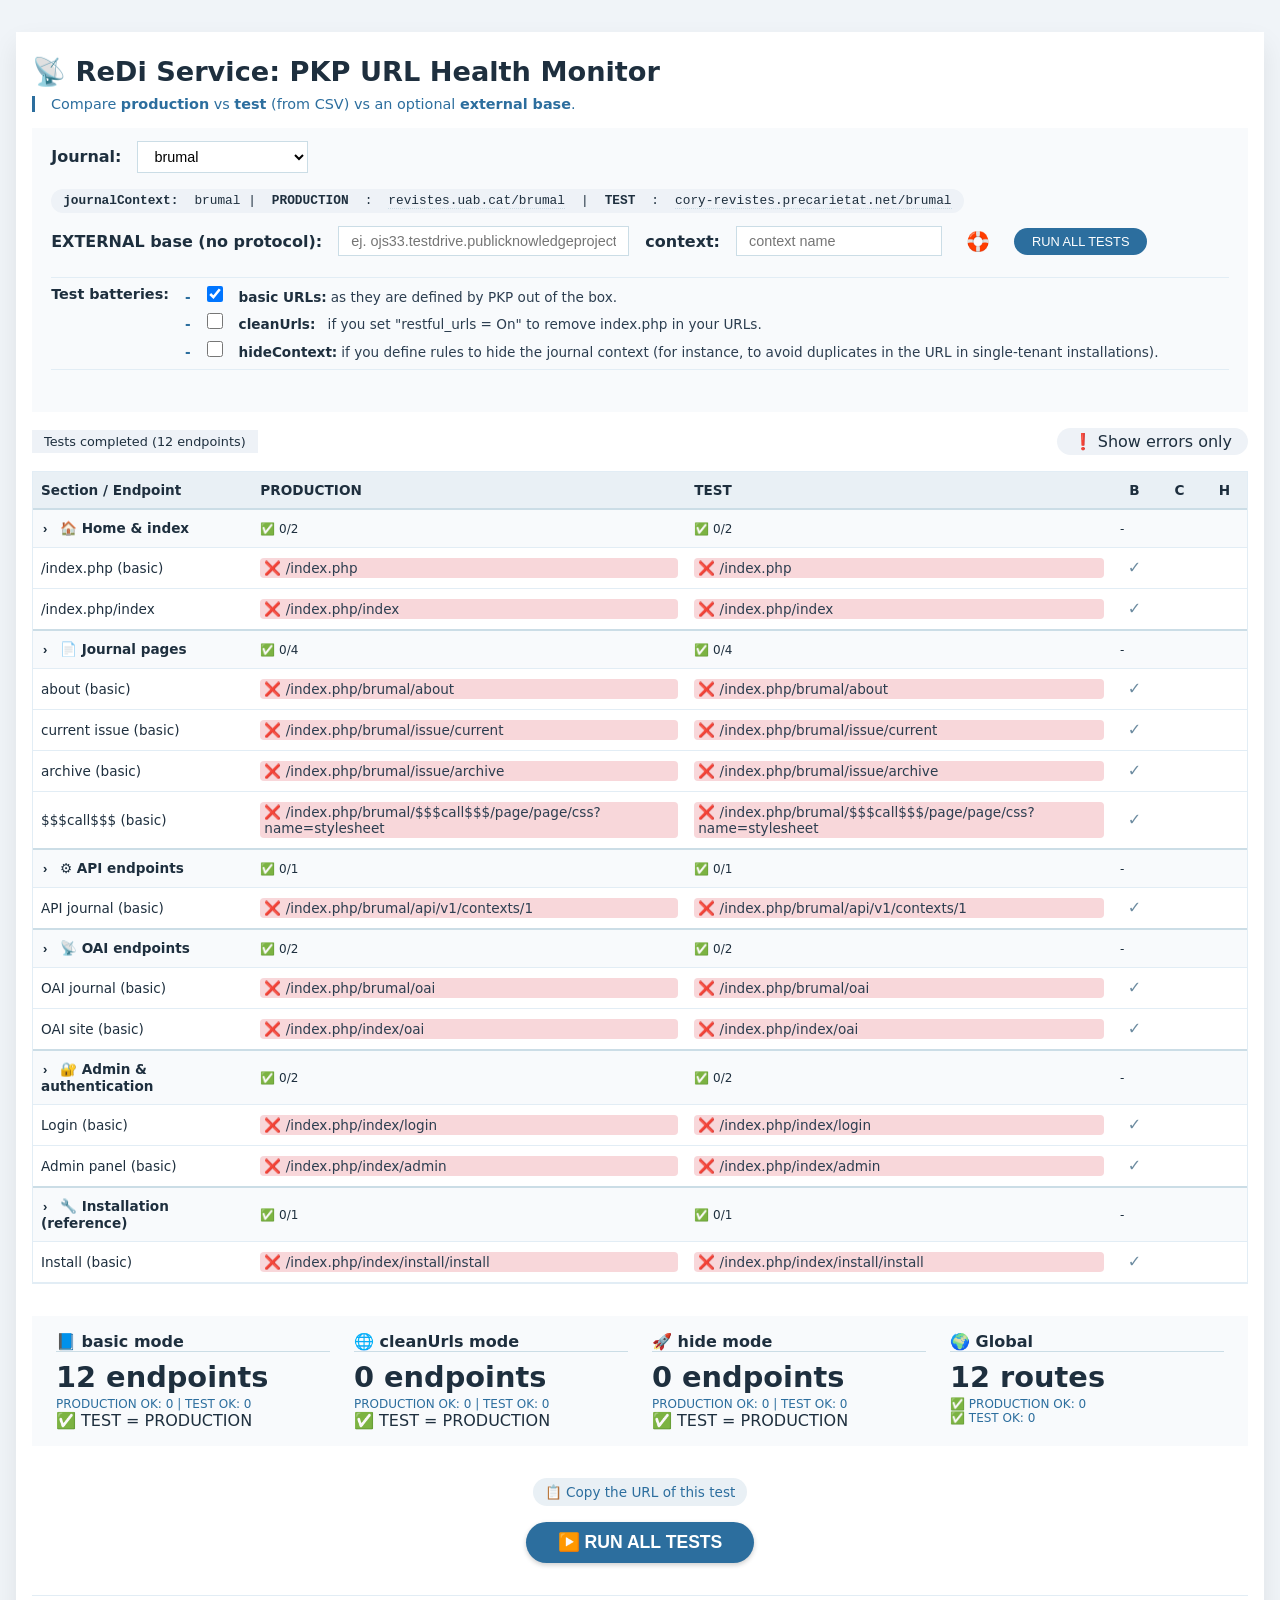
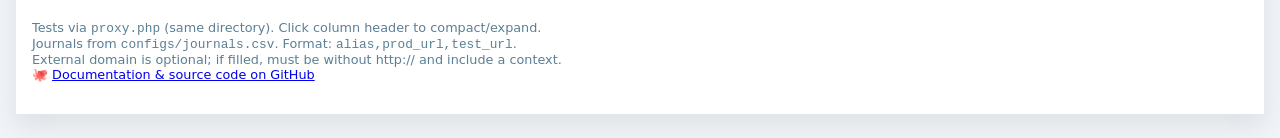
==== index.html @ 668558fa "refactor(ui): remove pkpCheckUrls column and increase proxy timeout - Remove YES/NO badge column fro" ====
<!DOCTYPE html>
<html lang="en">
<head>
  <meta charset="UTF-8">
  <meta name="viewport" content="width=device-width, initial-scale=1.0">
  <title>📡 ReDi Service: PKP URL Health Monitor</title>
  <link rel="stylesheet" href="css/base.css">
  <link rel="stylesheet" href="css/layout.css">
  <link rel="stylesheet" href="css/filters.css">
  <link rel="stylesheet" href="css/tables.css">
  <link rel="stylesheet" href="css/components.css">
  <link rel="stylesheet" href="css/summary.css">
  <script type="module" src="js/main.js"></script>
</head>
<body>
<div class="container">
  <h1>📡 ReDi Service: PKP URL Health Monitor</h1>
  <div class="sub">Compare <strong>production</strong> vs <strong>test</strong> (from CSV) vs an optional <strong>external base</strong>.</div>

  <div class="control-panel">
    <div class="control-row">
      <label>Journal:</label>
      <select id="journalSelect" disabled><option>Loading journals...</option></select>
      <div id="prodTestUrls" class="prod-test-urls"></div>
    </div>
    <div class="control-row">
      <label>EXTERNAL base (no protocol):</label>
      <input type="text" id="externalBaseUrl" placeholder="ej. ojs33.testdrive.publicknowledgeproject.org" size="30">
      <label>context:</label>
      <input type="text" id="externalContext" placeholder="context name" size="20">
      <button id="resetExternalBtn" class="reset-icon" title="Load PKP demo">🛟</button>
      <button id="runTestsBtn">RUN ALL TESTS</button>
    </div>
    <div class="control-row mode-filters">
      <span class="filter-label">Test batteries:</span>
      <div class="mode-options">
        <label class="mode-checkbox">
          <span class="mode-bullet">-</span>
          <input type="checkbox" id="filterBasic" checked>
          <strong>basic URLs:</strong>
          <span class="mode-desc">as they are defined by PKP out of the box.</span>
        </label>
        <label class="mode-checkbox">
          <span class="mode-bullet">-</span>
          <input type="checkbox" id="filterCleanUrls">
          <strong>cleanUrls:</strong>
          <span class="mode-desc">if you set "restful_urls = On" to remove index.php in your URLs.</span>
        </label>
        <label class="mode-checkbox">
          <span class="mode-bullet">-</span>
          <input type="checkbox" id="filterHideContext">
          <strong>hideContext:</strong>
          <span class="mode-desc">if you define rules to hide the journal context (for instance, to avoid duplicates in the URL in single‑tenant installations).</span>
        </label>
      </div>
    </div>
    <div id="externalError" class="error-msg"></div>
  </div>

  <div class="toolbar" id="toolbar" style="display: none;">
    <div class="progress" id="progressMsg">Initializing...</div>
    <div id="errorToggleBtn" class="error-toggle">❗ Show errors only</div>
  </div>

  <div id="tableWrapper" class="table-wrapper" style="display: none;">
    <table id="urlTable">
      <thead id="tableHeader">
        <tr>
          <th data-col="first">Section / Endpoint</th>
          <th data-col="prod">PRODUCTION</th>
          <th data-col="test">TEST</th>
          <th data-col="external">EXTERNAL</th>
          <th data-col="basic">basic</th>
          <th data-col="clean">clean</th>
          <th data-col="hide">hide</th>
        </tr>
      </thead>
      <tbody></tbody>
    </table>
  </div>

  <div class="summary" id="summaryPanel" style="display: none;"></div>

  <div style="text-align: center; margin-top: 1rem;">
    <div id="copyUrlBtn" class="copy-btn">📋 Copy the URL of this test</div>
  </div>
  
  <div style="text-align: center; margin-top: 1rem;">
    <button id="runTestsBtnBottom" class="run-tests-btn">▶️ RUN ALL TESTS</button>
  </div>

  <footer>Tests via <code>proxy.php</code> (same directory). Click column header to compact/expand.<br>
  Journals from <code>configs/journals.csv</code>. Format: <code>alias,prod_url,test_url</code>.<br>
  External domain is optional; if filled, must be without http:// and include a context.<br>
  🐙 <a href="https://github.com/marcbria/pkpUrlDashboard" target="_blank">Documentation & source code on GitHub</a></footer>
</div>
</body>
</html>
---- css/base.css ----
* {
  box-sizing: border-box;
}

body {
  background: #f0f4f8;
  font-family: 'Segoe UI', Roboto, system-ui, sans-serif;
  margin: 0;
  padding: 2rem 1rem;
  color: #1e2f3e;
}

.container {
  max-width: 1400px;
  margin: 0 auto;
  background: white;
  box-shadow: 0 12px 25px rgba(0, 0, 0, 0.08);
  padding: 1.5rem 1rem 2rem;
}

h1 {
  font-size: 1.7rem;
  margin: 0 0 0.2rem;
}

.sub {
  border-left: 3px solid #2c6e9e;
  padding-left: 1rem;
  margin: 0.5rem 0 1rem;
  color: #2c6e9e;
  font-size: 0.9rem;
}
---- css/layout.css ----
.control-panel {
  background: #f8fafc;
  padding: 0.8rem 1.2rem;
  margin-bottom: 1rem;
  display: flex;
  flex-direction: column;
  gap: 0.8rem;
}

.control-row {
  display: flex;
  flex-wrap: wrap;
  align-items: center;
  gap: 1rem;
}

.control-panel label {
  font-weight: 600;
  white-space: nowrap;
}

select, input {
  padding: 6px 12px;
  border: 1px solid #cbdde6;
  background: white;
  font-size: 0.9rem;
}

select {
  min-width: 40px;
}

input {
  min-width: 40px;
}

.prod-test-urls {
  font-family: monospace;
  font-size: 0.8rem;
  background: #eef2f7;
  padding: 4px 12px;
  border-radius: 20px;
  display: inline-flex;
  gap: 1rem;
}
.prod-test-urls a {
  color: #1e2f3e;
  text-decoration: none;
  border-bottom: 1px dotted #cbdde6;
}
.prod-test-urls a:hover {
  border-bottom: 1px solid #1e2f3e;
}

.reset-icon {
  background: none;
  border: none;
  font-size: 1.2rem;
  cursor: pointer;
  padding: 4px 8px;
  border-radius: 30px;
  color: #2c6e9e;
}
.reset-icon:hover {
  background: #e9f0f5;
}

.base-info {
  font-family: monospace;
  font-size: 0.75rem;
  background: #eef2f7;
  padding: 4px 12px;
  display: inline-flex;
  flex-wrap: wrap;
  gap: 0.8rem;
}
.base-info a {
  color: #1e2f3e;
  text-decoration: none;
  border-bottom: 1px dotted #cbdde6;
}
.base-info a:hover {
  border-bottom: 1px solid #1e2f3e;
}

.error-msg {
  color: #b33;
  font-size: 0.8rem;
  padding: 4px 12px;
}
---- css/filters.css ----
.mode-filters {
  display: flex;
  flex-wrap: wrap;
  align-items: flex-start;
  gap: 1rem;
  padding: 0.5rem 0;
  border-top: 1px solid #e2edf5;
  border-bottom: 1px solid #e2edf5;
  margin: 0.5rem 0;
}
.filter-label {
  font-weight: 600;
  font-size: 0.9rem;
  min-width: 110px;
}
.mode-options {
  display: flex;
  flex-direction: column;
  gap: 0.4rem; /* reducido de 0.6rem */
  flex: 1;
}
.mode-checkbox {
  display: flex;
  align-items: baseline;
  gap: 0.25rem; /* reducido de 0.5rem */
  cursor: pointer;
  font-size: 0.85rem;
  line-height: 1.3;
}
.mode-bullet {
  color: #2c6e9e;
  font-weight: bold;
  margin-right: 0; /* eliminado margen extra */
}
.mode-checkbox input {
  margin: 0;
  width: 16px;
  height: 16px;
  flex-shrink: 0;
}
.mode-checkbox strong {
  font-weight: 700;
  min-width: 85px; /* reducido de 95px */
}
.mode-desc {
  color: #2c3e50;
  font-weight: normal;
  flex: 1;
}
.mode-desc code {
  background: #eef2f7;
  padding: 1px 3px;
  border-radius: 4px;
  font-size: 0.75rem;
}
---- css/tables.css ----
.table-wrapper {
  overflow-x: auto;
  border: 1px solid #e2edf5;
  margin-top: 1rem;
}

table {
  width: 100%;
  border-collapse: collapse;
  font-size: 0.85rem;
  table-layout: auto;
}

th, td {
  padding: 10px 8px;
  border-bottom: 1px solid #e2edf5;
  vertical-align: middle;
}

th {
  background: #e9f0f5;
  text-align: left;
  border-bottom: 1px solid #cbdde6;
  position: sticky;
  top: 0;
  z-index: 10;
  cursor: pointer;
  transition: background 0.1s;
  width: auto;
}

td {
  word-break: break-word;
}

.category {
  background: #f8fafc;
  font-weight: 700;
  border-top: 2px solid #cbdde6;
  cursor: pointer;
}
.category td {
  background-color: #f8fafc;
  font-size: 0.85rem;
}

.category-summary {
  font-weight: normal;
  font-size: 0.75rem;
}

.collapse-indicator {
  display: inline-block;
  margin-right: 6px;
  font-family: monospace;
  font-weight: bold;
  transition: transform 0.1s;
}
.category.collapsed .collapse-indicator {
  transform: rotate(90deg);
}

.url-cell a {
  color: #2c3e50;
  text-decoration: none;
}
.url-cell a:hover {
  text-decoration: underline;
}

.status-bg {
  display: inline-block;
  width: 100%;
  padding: 2px 4px;
  border-radius: 4px;
}
.bg-success {
  background-color: #d4edda;
}
.bg-error {
  background-color: #f8d7da;
}
.bg-redirect {
  background-color: #fff3cd;
}
.bg-unauthorized {
  background-color: #ffe5b4;
}

.mode-check {
  text-align: center;
  font-size: 1rem;
  font-weight: normal;
  color: #6c8ba0;
}

.col-compact {
  width: 45px !important;
  text-align: center;
  overflow: hidden;
  white-space: nowrap;
}
th.col-compact {
  text-align: center;
}
td.col-compact .status-bg a {
  display: none;
}
td.col-compact .status-bg {
  display: inline-block;
  width: auto;
  padding: 2px;
  text-align: center;
}
---- css/components.css ----
.badge {
  background: #d4e3ed;
  padding: 2px 8px;
  font-size: 0.7rem;
  font-weight: 600;
  white-space: nowrap;
}
.badge.yes {
  background: #c0e0d0;
  color: #135b3a;
}
.badge.no {
  background: #f0e0e0;
  color: #a03d3d;
}

button {
  background: #2c6e9e;
  border: none;
  color: white;
  padding: 6px 18px;
  font-weight: 500;
  cursor: pointer;
  font-size: 0.8rem;
  border-radius: 30px;
}
button:hover {
  background: #1f4f73;
}

.run-tests-btn {
  background: #2c6e9e;
  border: none;
  color: white;
  padding: 10px 32px;
  font-weight: 600;
  font-size: 1.1rem;
  cursor: pointer;
  border-radius: 40px;
  box-shadow: 0 2px 5px rgba(0,0,0,0.2);
  transition: all 0.2s;
}
.run-tests-btn:hover {
  background: #1f4f73;
  transform: scale(1.02);
}

.toolbar {
  display: flex;
  justify-content: flex-end;
  align-items: center;
  gap: 1rem;
  margin-bottom: 0.5rem;
}
.progress {
  font-size: 0.8rem;
  background: #eef2f7;
  padding: 4px 12px;
  margin-right: auto;
}
.error-toggle {
  background: #eef2f7;
  color: #1e2f3e;
  padding: 4px 16px;
  border-radius: 30px;
  cursor: pointer;
  font-weight: 500;
}
.error-toggle.active {
  background: #d4edda;
  color: #155724;
}

.copy-btn {
  display: inline-block;
  margin-top: 1rem;
  font-size: 0.85rem;
  background: #e9f0f5;
  padding: 6px 12px;
  border-radius: 30px;
  text-decoration: none;
  color: #2c6e9e;
  cursor: pointer;
}
.copy-btn:hover {
  background: #d4e3ed;
}

footer {
  font-size: 0.8rem;
  text-align: left;
  margin-top: 2rem;
  color: #5b7f95;
  border-top: 1px solid #e2edf5;
  padding-top: 1.5rem;
}

.status-loading {
  animation: pulse 1s infinite;
  opacity: 0.6;
}
@keyframes pulse {
  0% { opacity: 0.4; }
  100% { opacity: 1; }
}
---- css/summary.css ----
.summary {
  margin: 2rem 0 1rem;
  background: #f8fafc;
  padding: 1rem 1.5rem;
  display: flex;
  flex-wrap: wrap;
  gap: 1.5rem;
  justify-content: space-between;
}
.summary-block {
  flex: 1;
  min-width: 200px;
}
.summary-block h4 {
  margin: 0 0 0.5rem;
  border-bottom: 1px solid #cbdde6;
}
.stat-number {
  font-size: 1.8rem;
  font-weight: 700;
  margin: 0.2rem 0;
}
.stat-detail {
  font-size: 0.75rem;
  color: #2c6e9e;
}
.comparison {
  margin-top: 8px;
  font-weight: 600;
  display: inline-block;
}
.comparison .main-line {
  color: #2b6e3c;
  display: block;
  font-weight: bold;
}
.comparison .sub-line {
  color: #6c7a89;
  font-weight: normal;
  font-size: 0.75rem;
  margin-top: 2px;
  display: block;
}
.comparison.green .main-line {
  color: #2b6e3c;
}
.comparison.red .main-line {
  color: #b33;
}
.comparison.orange .main-line {
  color: #e67e22;
}
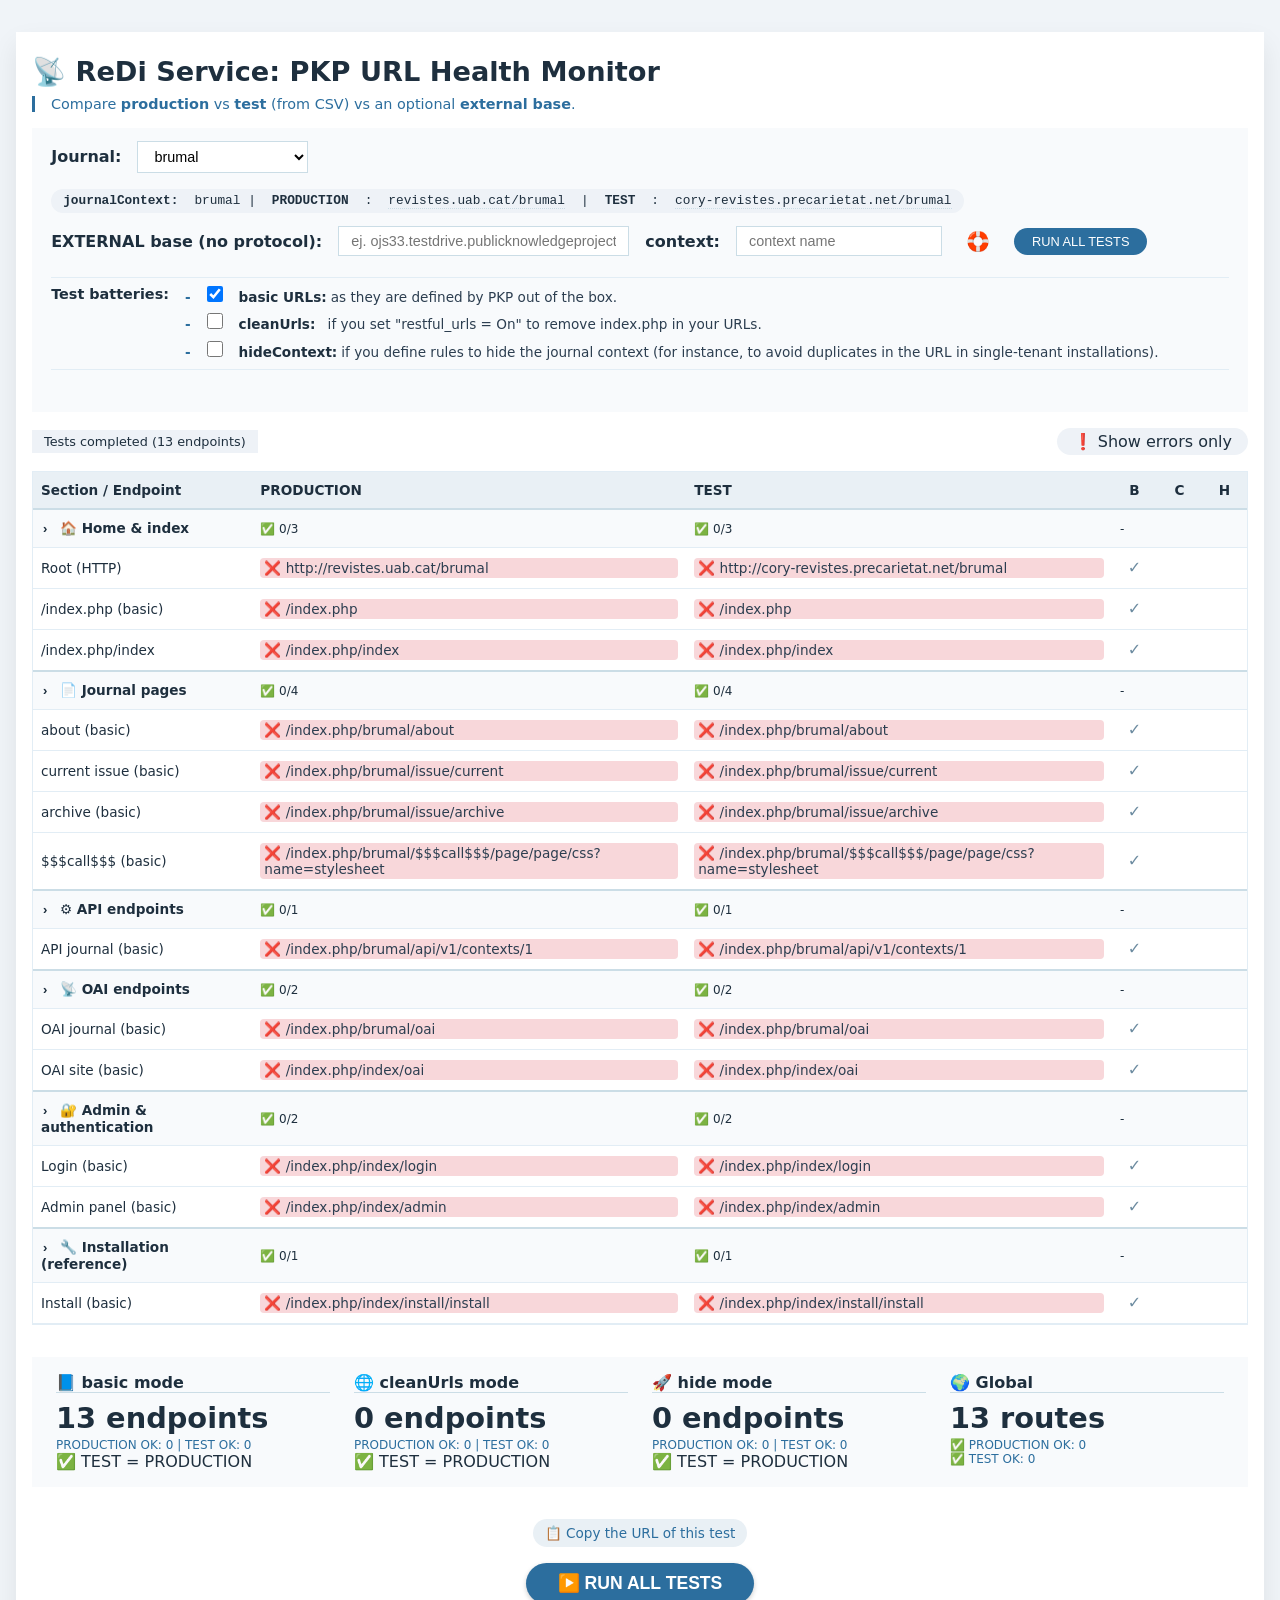
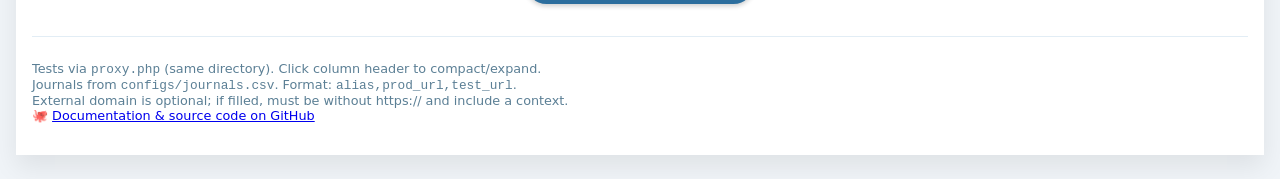
==== commit beabf945: "fix(proxy): replace HEAD with GET for accurate status detection - Use GET method as primary for more" ====
--- a/index.html
+++ b/index.html
@@ -91,7 +91,7 @@
 
   <footer>Tests via <code>proxy.php</code> (same directory). Click column header to compact/expand.<br>
   Journals from <code>configs/journals.csv</code>. Format: <code>alias,prod_url,test_url</code>.<br>
-  External domain is optional; if filled, must be without http:// and include a context.<br>
+  External domain is optional; if filled, must be without https:// and include a context.<br>
   🐙 <a href="https://github.com/marcbria/pkpUrlDashboard" target="_blank">Documentation & source code on GitHub</a></footer>
 </div>
 </body>
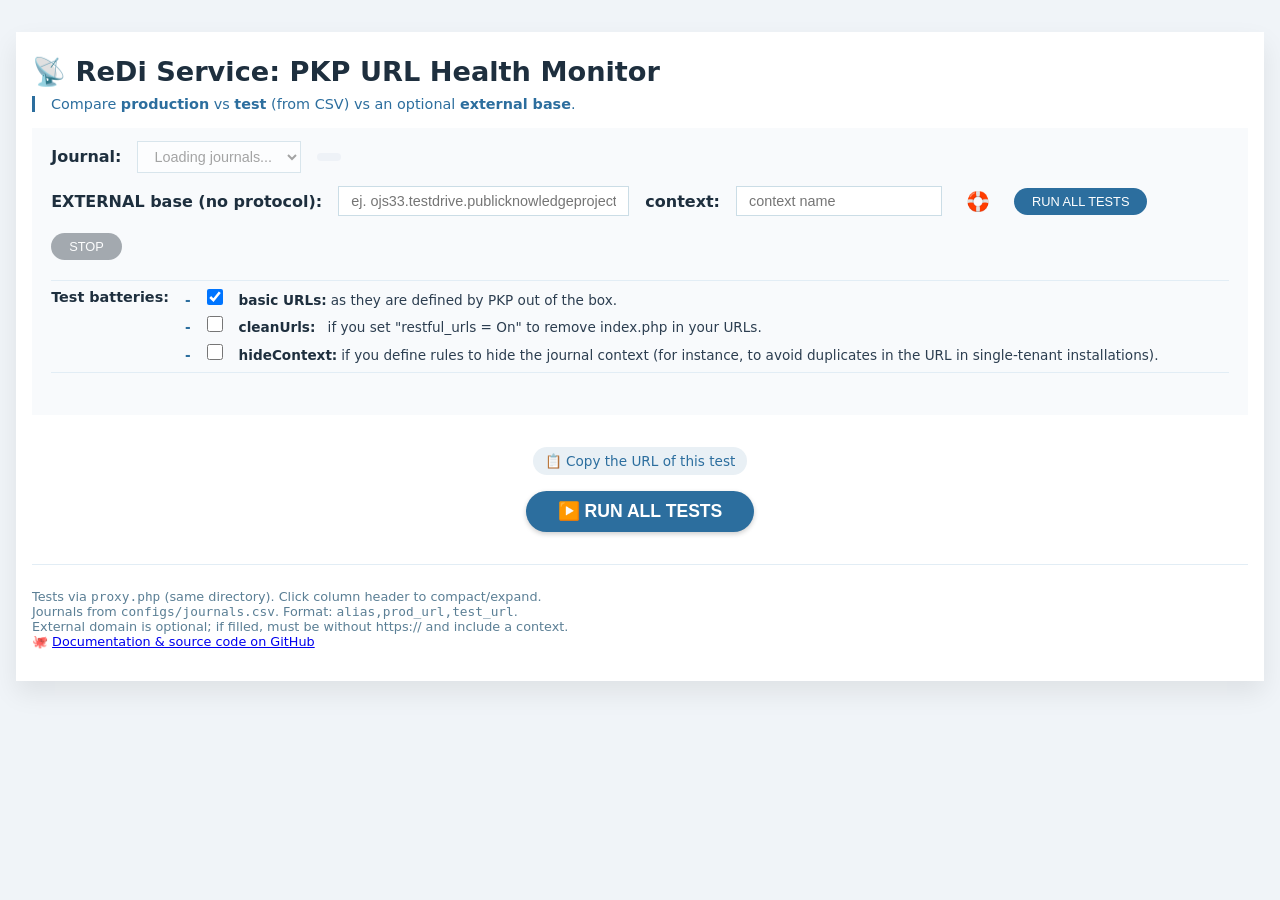
==== commit cc9c00ce: "feat(ui): add stop button to cancel ongoing tests - Implement AbortController to manage and cancel f" ====
--- a/index.html
+++ b/index.html
@@ -30,6 +30,7 @@
       <input type="text" id="externalContext" placeholder="context name" size="20">
       <button id="resetExternalBtn" class="reset-icon" title="Load PKP demo">🛟</button>
       <button id="runTestsBtn">RUN ALL TESTS</button>
+      <button id="stopTestsBtn" class="stop-btn" disabled>STOP</button>
     </div>
     <div class="control-row mode-filters">
       <span class="filter-label">Test batteries:</span>
--- a/css/components.css
+++ b/css/components.css
@@ -103,3 +103,32 @@
   0% { opacity: 0.4; }
   100% { opacity: 1; }
 }
+
+/* Añadir al archivo css/components.css o crear uno nuevo */
+.stop-btn {
+  background: #6c757d;
+  border: none;
+  color: white;
+  padding: 6px 18px;
+  font-weight: 500;
+  cursor: pointer;
+  font-size: 0.8rem;
+  border-radius: 30px;
+  transition: background 0.2s;
+}
+.stop-btn.active {
+  background: #dc3545;
+}
+.stop-btn.active:hover {
+  background: #c82333;
+}
+.stop-btn:disabled {
+  background: #6c757d;
+  cursor: not-allowed;
+  opacity: 0.6;
+}
+.run-tests-btn.disabled {
+  background: #6c757d;
+  cursor: not-allowed;
+  opacity: 0.6;
+}
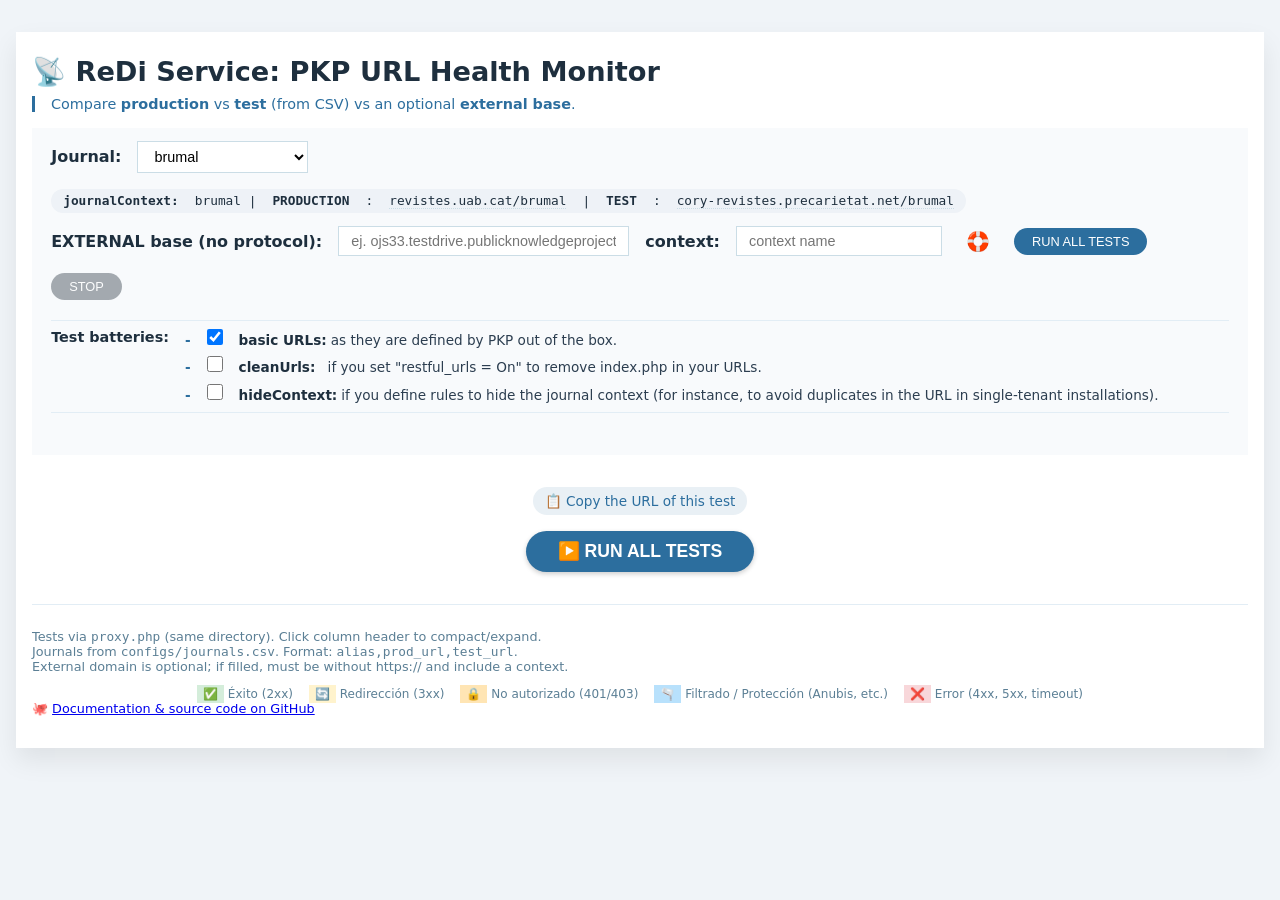
==== commit e55d2aff: "feat(ui): support filtered status (460) with blue background and funnel icon - Add bg-filtered class" ====
--- a/index.html
+++ b/index.html
@@ -90,10 +90,19 @@
     <button id="runTestsBtnBottom" class="run-tests-btn">▶️ RUN ALL TESTS</button>
   </div>
 
-  <footer>Tests via <code>proxy.php</code> (same directory). Click column header to compact/expand.<br>
-  Journals from <code>configs/journals.csv</code>. Format: <code>alias,prod_url,test_url</code>.<br>
-  External domain is optional; if filled, must be without https:// and include a context.<br>
-  🐙 <a href="https://github.com/marcbria/pkpUrlDashboard" target="_blank">Documentation & source code on GitHub</a></footer>
+  <footer>
+    Tests via <code>proxy.php</code> (same directory). Click column header to compact/expand.<br>
+    Journals from <code>configs/journals.csv</code>. Format: <code>alias,prod_url,test_url</code>.<br>
+    External domain is optional; if filled, must be without https:// and include a context.<br>
+    <div style="margin-top: 0.8rem; font-size: 0.75rem; display: flex; flex-wrap: wrap; gap: 1rem; justify-content: center;">
+      <span><span style="background:#d4edda; padding:2px 6px;">✅</span> Éxito (2xx)</span>
+      <span><span style="background:#fff3cd; padding:2px 6px;">🔄</span> Redirección (3xx)</span>
+      <span><span style="background:#ffe5b4; padding:2px 6px;">🔒</span> No autorizado (401/403)</span>
+      <span><span style="background:#b8e1fc; padding:2px 6px;">🫗</span> Filtrado / Protección (Anubis, etc.)</span>
+      <span><span style="background:#f8d7da; padding:2px 6px;">❌</span> Error (4xx, 5xx, timeout)</span>
+    </div>
+    🐙 <a href="https://github.com/marcbria/pkpUrlDashboard" target="_blank">Documentation & source code on GitHub</a>
+  </footer>
 </div>
 </body>
 </html>
--- a/css/tables.css
+++ b/css/tables.css
@@ -86,6 +86,10 @@
 .bg-unauthorized {
   background-color: #ffe5b4;
 }
+.bg-filtered {
+  background-color: #b8e1fc;  /* Azul claro pastel */
+  border-left: 3px solid #1e88e5;
+}
 
 .mode-check {
   text-align: center;
--- a/css/components.css
+++ b/css/components.css
@@ -104,7 +104,7 @@
   100% { opacity: 1; }
 }
 
-/* Añadir al archivo css/components.css o crear uno nuevo */
+/* Botón STOP */
 .stop-btn {
   background: #6c757d;
   border: none;
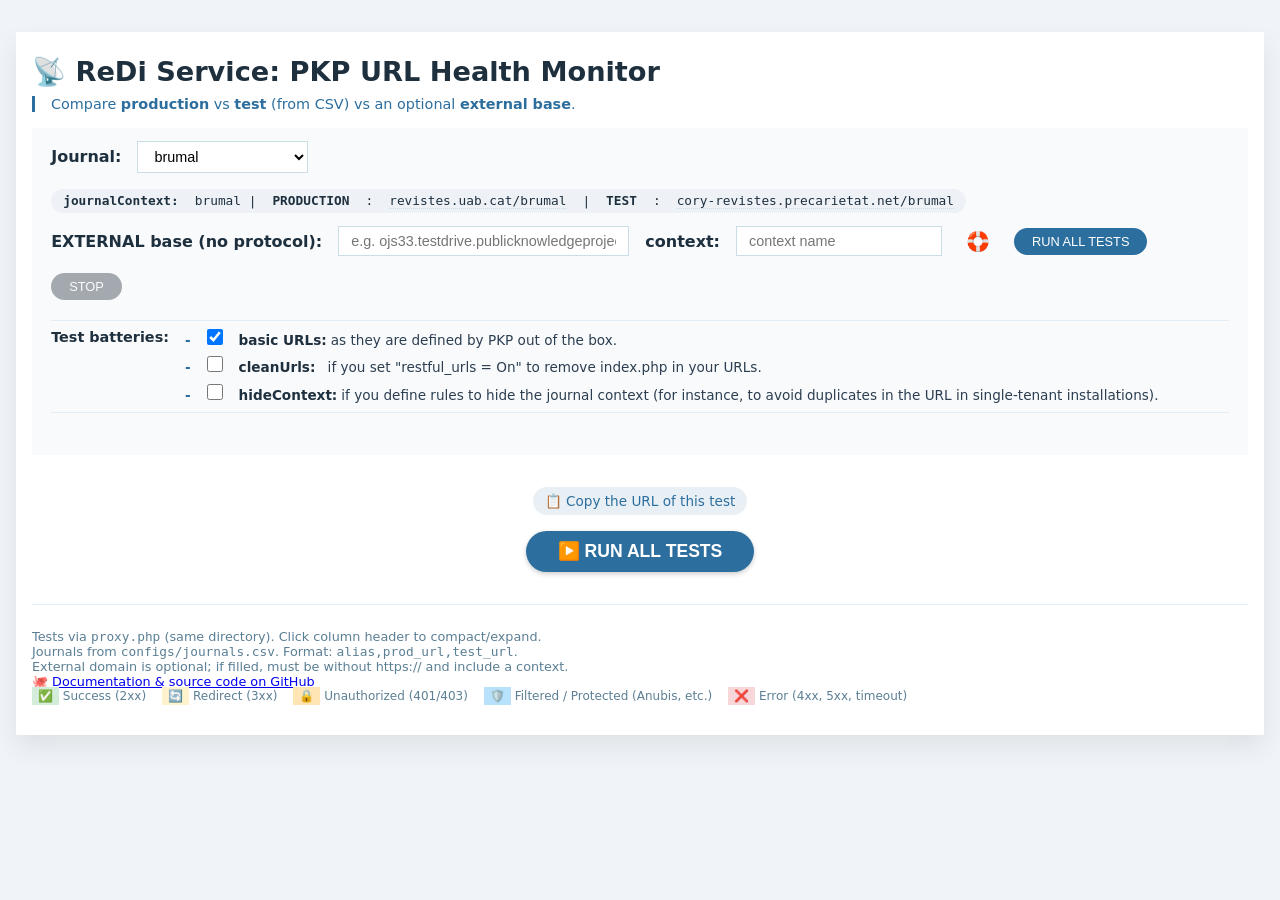
==== commit a9c392d8: "style(footer): left-align text, right-align legend, use shield emoji - Split footer into two flex se" ====
--- a/index.html
+++ b/index.html
@@ -25,7 +25,7 @@
     </div>
     <div class="control-row">
       <label>EXTERNAL base (no protocol):</label>
-      <input type="text" id="externalBaseUrl" placeholder="ej. ojs33.testdrive.publicknowledgeproject.org" size="30">
+      <input type="text" id="externalBaseUrl" placeholder="e.g. ojs33.testdrive.publicknowledgeproject.org" size="30">
       <label>context:</label>
       <input type="text" id="externalContext" placeholder="context name" size="20">
       <button id="resetExternalBtn" class="reset-icon" title="Load PKP demo">🛟</button>
@@ -90,18 +90,20 @@
     <button id="runTestsBtnBottom" class="run-tests-btn">▶️ RUN ALL TESTS</button>
   </div>
 
-  <footer>
-    Tests via <code>proxy.php</code> (same directory). Click column header to compact/expand.<br>
-    Journals from <code>configs/journals.csv</code>. Format: <code>alias,prod_url,test_url</code>.<br>
-    External domain is optional; if filled, must be without https:// and include a context.<br>
-    <div style="margin-top: 0.8rem; font-size: 0.75rem; display: flex; flex-wrap: wrap; gap: 1rem; justify-content: center;">
-      <span><span style="background:#d4edda; padding:2px 6px;">✅</span> Éxito (2xx)</span>
-      <span><span style="background:#fff3cd; padding:2px 6px;">🔄</span> Redirección (3xx)</span>
-      <span><span style="background:#ffe5b4; padding:2px 6px;">🔒</span> No autorizado (401/403)</span>
-      <span><span style="background:#b8e1fc; padding:2px 6px;">🫗</span> Filtrado / Protección (Anubis, etc.)</span>
+  <footer style="display: flex; justify-content: space-between; align-items: flex-start; flex-wrap: wrap;">
+    <div style="text-align: left;">
+      Tests via <code>proxy.php</code> (same directory). Click column header to compact/expand.<br>
+      Journals from <code>configs/journals.csv</code>. Format: <code>alias,prod_url,test_url</code>.<br>
+      External domain is optional; if filled, must be without https:// and include a context.<br>
+      🐙 <a href="https://github.com/marcbria/pkpUrlDashboard" target="_blank">Documentation & source code on GitHub</a>
+    </div>
+    <div style="font-size: 0.75rem; display: flex; flex-wrap: wrap; gap: 1rem; justify-content: flex-end;">
+      <span><span style="background:#d4edda; padding:2px 6px;">✅</span> Success (2xx)</span>
+      <span><span style="background:#fff3cd; padding:2px 6px;">🔄</span> Redirect (3xx)</span>
+      <span><span style="background:#ffe5b4; padding:2px 6px;">🔒</span> Unauthorized (401/403)</span>
+      <span><span style="background:#b8e1fc; padding:2px 6px;">🛡️</span> Filtered / Protected (Anubis, etc.)</span>
       <span><span style="background:#f8d7da; padding:2px 6px;">❌</span> Error (4xx, 5xx, timeout)</span>
     </div>
-    🐙 <a href="https://github.com/marcbria/pkpUrlDashboard" target="_blank">Documentation & source code on GitHub</a>
   </footer>
 </div>
 </body>
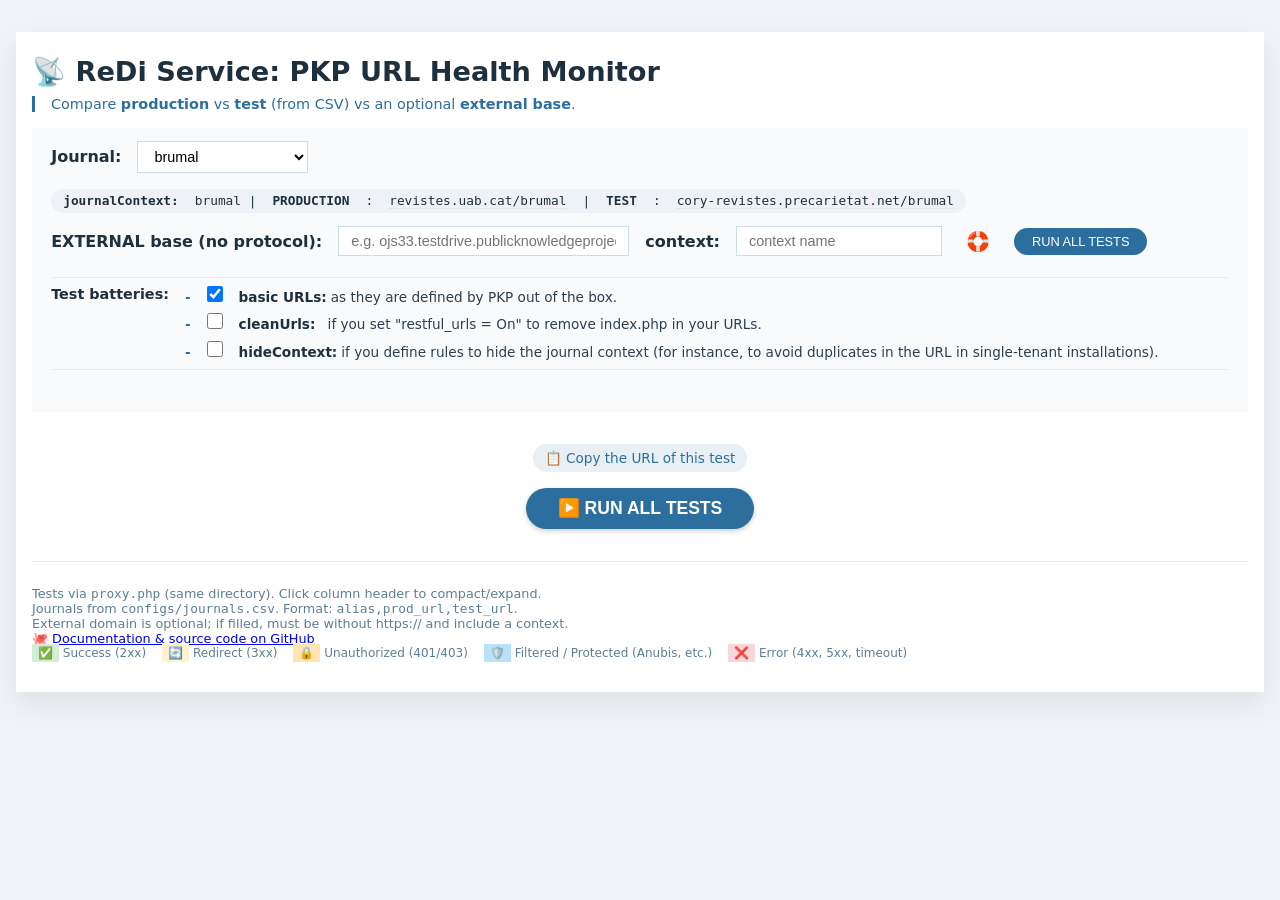
==== commit 332ea659: "feat(ui): remove stop button, simplify run logic with reload on running - Delete stop button from UI" ====
--- a/index.html
+++ b/index.html
@@ -30,7 +30,6 @@
       <input type="text" id="externalContext" placeholder="context name" size="20">
       <button id="resetExternalBtn" class="reset-icon" title="Load PKP demo">🛟</button>
       <button id="runTestsBtn">RUN ALL TESTS</button>
-      <button id="stopTestsBtn" class="stop-btn" disabled>STOP</button>
     </div>
     <div class="control-row mode-filters">
       <span class="filter-label">Test batteries:</span>
--- a/css/tables.css
+++ b/css/tables.css
@@ -87,7 +87,7 @@
   background-color: #ffe5b4;
 }
 .bg-filtered {
-  background-color: #b8e1fc;  /* Azul claro pastel */
+  background-color: #b8e1fc;    /* Light blue */
   border-left: 3px solid #1e88e5;
 }
 
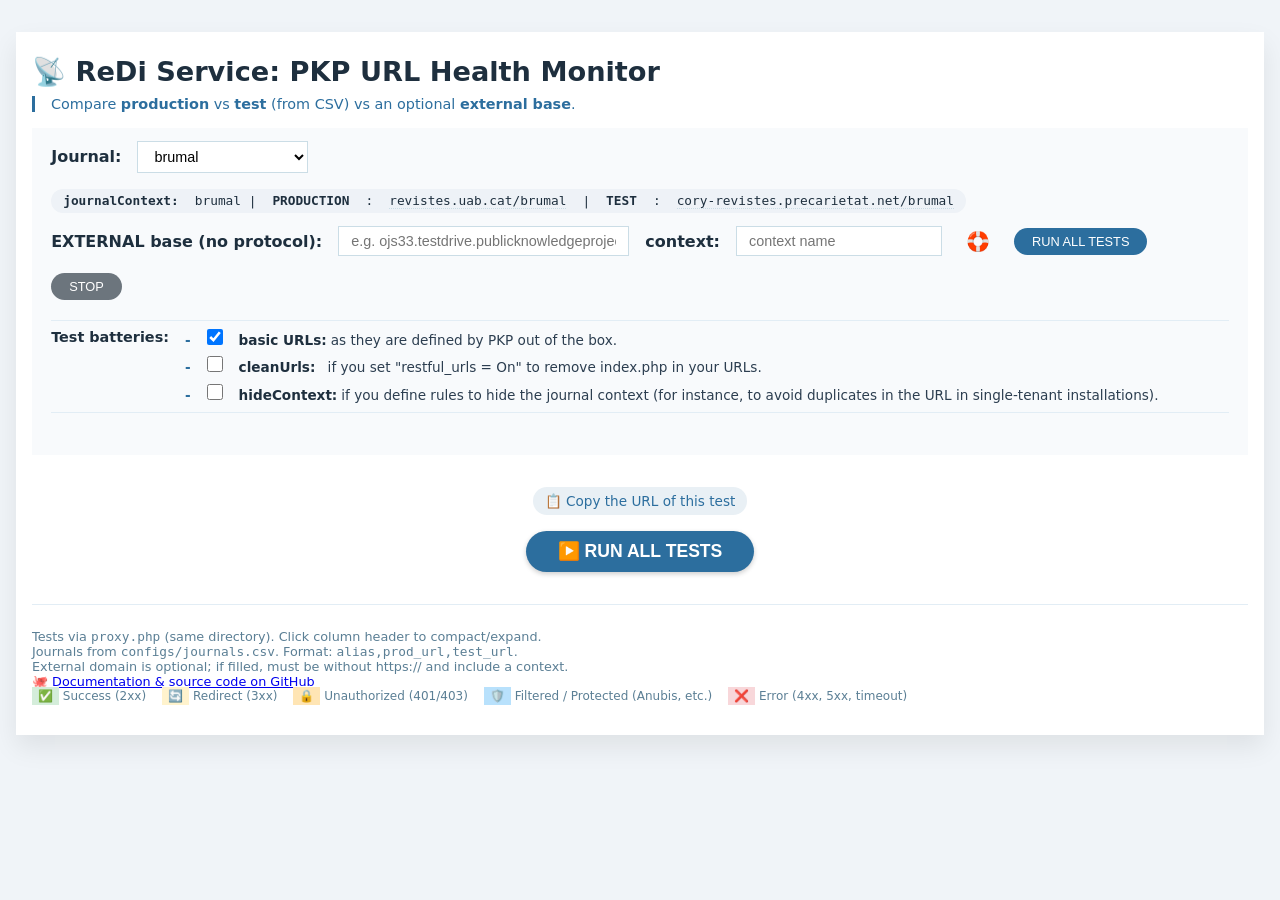
==== commit 24fb7025: "refactor(stop): simplify stop button to reload page with current config - Add STOP button that reloa" ====
--- a/index.html
+++ b/index.html
@@ -30,6 +30,7 @@
       <input type="text" id="externalContext" placeholder="context name" size="20">
       <button id="resetExternalBtn" class="reset-icon" title="Load PKP demo">🛟</button>
       <button id="runTestsBtn">RUN ALL TESTS</button>
+      <button id="stopTestsBtn" class="stop-btn">STOP</button>
     </div>
     <div class="control-row mode-filters">
       <span class="filter-label">Test batteries:</span>
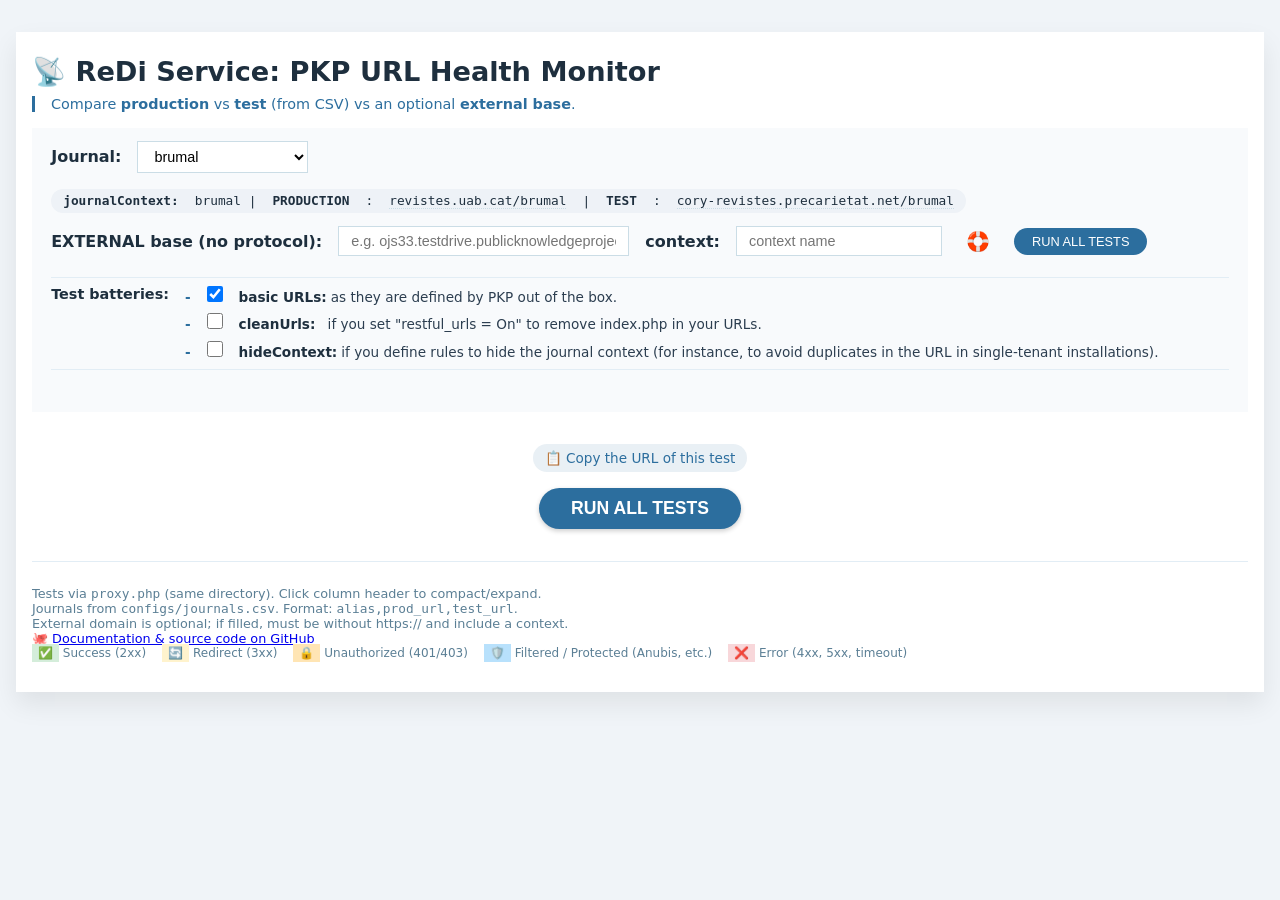
==== commit 27ecfc81: "fix: comments translated to english." ====
--- a/index.html
+++ b/index.html
@@ -30,7 +30,7 @@
       <input type="text" id="externalContext" placeholder="context name" size="20">
       <button id="resetExternalBtn" class="reset-icon" title="Load PKP demo">🛟</button>
       <button id="runTestsBtn">RUN ALL TESTS</button>
-      <button id="stopTestsBtn" class="stop-btn">STOP</button>
+      <!-- El botón STOP estático ha sido eliminado -->
     </div>
     <div class="control-row mode-filters">
       <span class="filter-label">Test batteries:</span>
@@ -87,7 +87,7 @@
   </div>
   
   <div style="text-align: center; margin-top: 1rem;">
-    <button id="runTestsBtnBottom" class="run-tests-btn">▶️ RUN ALL TESTS</button>
+    <button id="runTestsBtnBottom" class="run-tests-btn">RUN ALL TESTS</button>
   </div>
 
   <footer style="display: flex; justify-content: space-between; align-items: flex-start; flex-wrap: wrap;">
--- a/css/components.css
+++ b/css/components.css
@@ -104,9 +104,9 @@
   100% { opacity: 1; }
 }
 
-/* Botón STOP */
+/* Botón STOP - siempre rojo */
 .stop-btn {
-  background: #6c757d;
+  background: #dc3545;
   border: none;
   color: white;
   padding: 6px 18px;
@@ -116,10 +116,7 @@
   border-radius: 30px;
   transition: background 0.2s;
 }
-.stop-btn.active {
-  background: #dc3545;
-}
-.stop-btn.active:hover {
+.stop-btn:hover {
   background: #c82333;
 }
 .stop-btn:disabled {
@@ -127,8 +124,28 @@
   cursor: not-allowed;
   opacity: 0.6;
 }
+
 .run-tests-btn.disabled {
   background: #6c757d;
   cursor: not-allowed;
   opacity: 0.6;
 }
+
+/* Botón RUN en modo STOP (mismo estilo que .stop-btn) */
+#runTestsBtn.stop-btn,
+#runTestsBtnBottom.stop-btn {
+  background: #dc3545;
+  border: none;
+  color: white;
+  padding: 10px 32px;
+  font-weight: 600;
+  font-size: 1.1rem;
+  cursor: pointer;
+  border-radius: 40px;
+  transition: background 0.2s;
+  box-shadow: 0 2px 5px rgba(0,0,0,0.2);
+}
+#runTestsBtn.stop-btn:hover,
+#runTestsBtnBottom.stop-btn:hover {
+  background: #c82333;
+}
